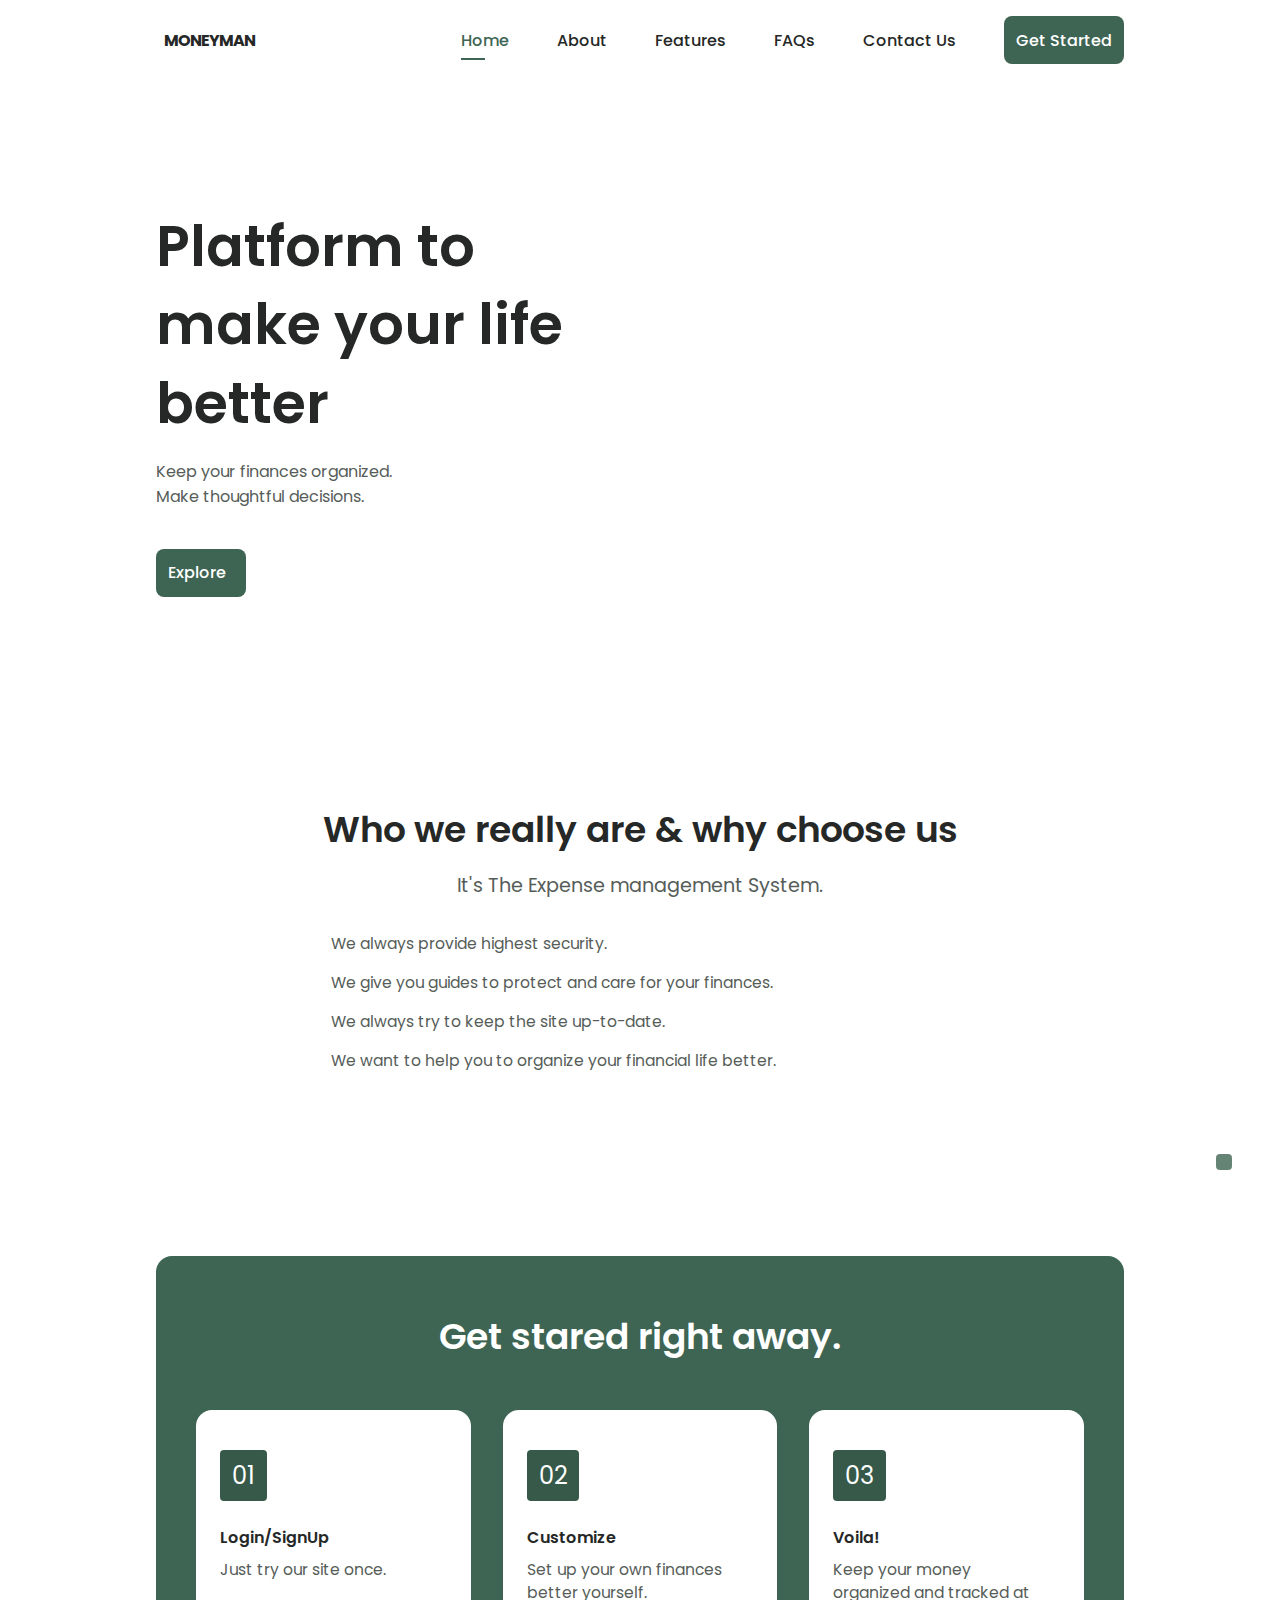
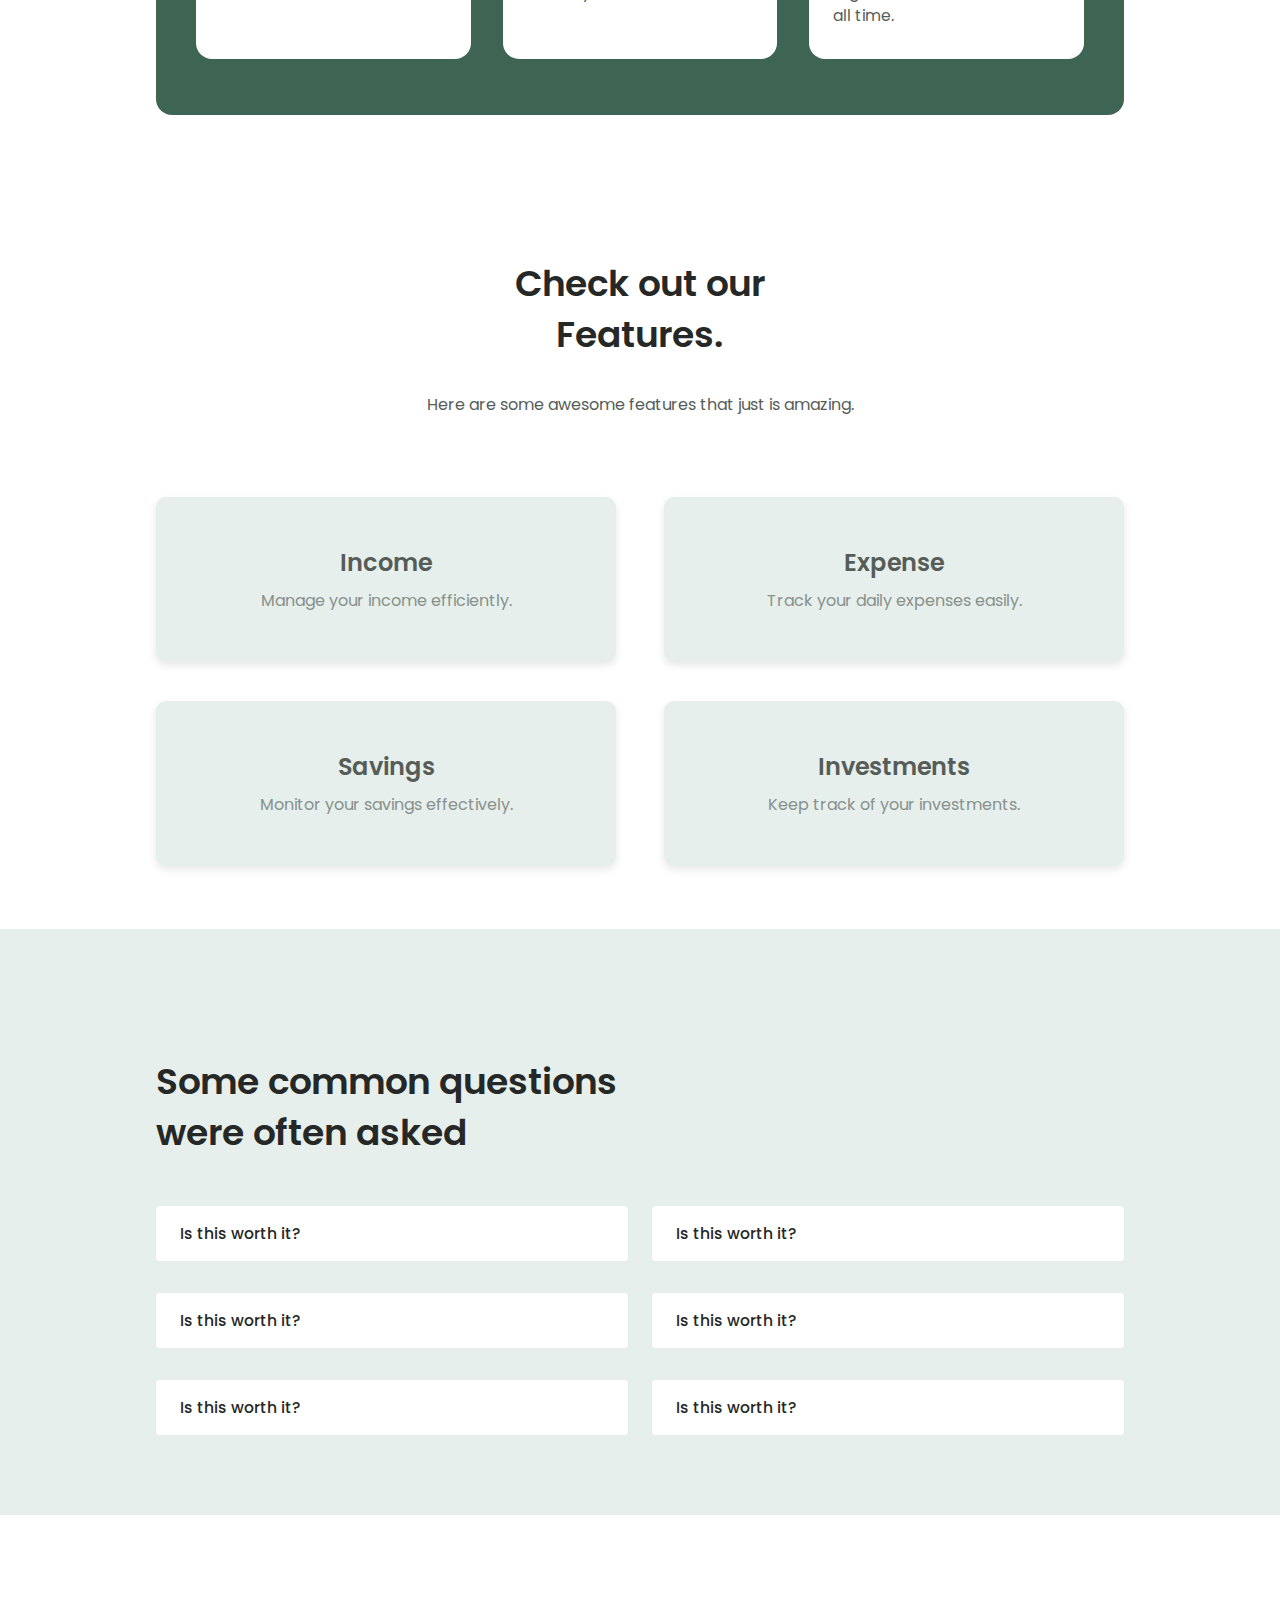
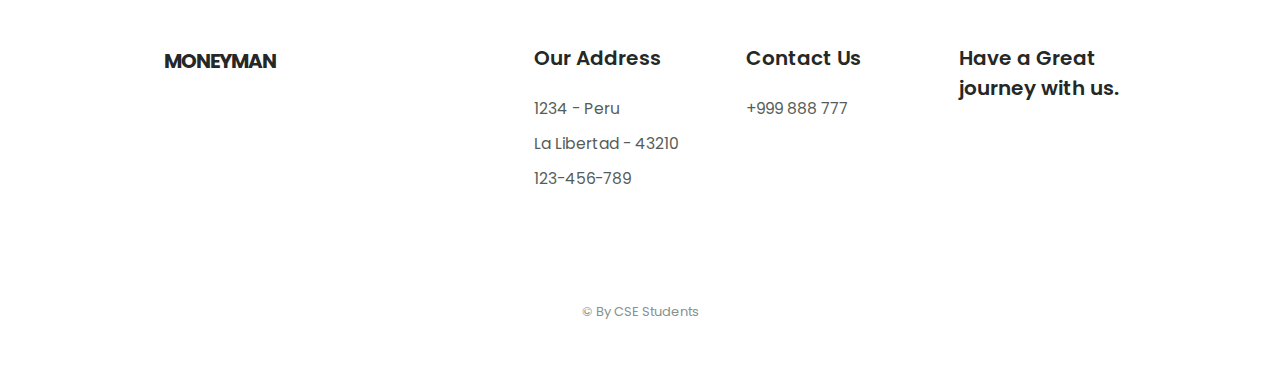
==== homepage.html @ be0b4bbc "home page" ====
<!DOCTYPE html>
    <html lang="en">
    <head>
        <meta charset="UTF-8">
        <meta name="viewport" content="width=device-width, initial-scale=1.0">

        <!--=============== FAVICON ===============-->
        <link rel="shortcut icon" href="assets/img/favicon.png" type="image/x-icon">

        <!--=============== REMIX ICONS ===============-->
    

        <link rel="stylesheet" href="https://cdnjs.cloudflare.com/ajax/libs/remixicon/4.2.0/remixicon.css" integrity="sha512-OQDNdI5rpnZ0BRhhJc+btbbtnxaj+LdQFeh0V9/igiEPDiWE2fG+ZsXl0JEH+bjXKPJ3zcXqNyP4/F/NegVdZg==" crossorigin="anonymous" referrerpolicy="no-referrer" />
        <!--=============== CSS ===============-->
        <link rel="stylesheet" href="/Home_Design/homepage_Design.css">

        <title>MoneyMan</title>
    </head>
    <body>
        <!--==================== HEADER ====================-->
        <header class="header" id="header">
            <nav class="nav container">
                <a href="#" class="nav__logo">
                    <i class="ri-puzzle-2-fill"></i> MoneyMan
                </a>

                <div class="nav__menu" id="nav-menu">
                    <ul class="nav__list">
                        <li class="nav__item">
                            <a href="#home" class="nav__link active-link">Home</a>
                        </li>
                        <li class="nav__item">
                            <a href="#about" class="nav__link">About</a>
                        </li>
                        <li class="nav__item">
                            <a href="#features" class="nav__link">Features</a>
                        </li>
                        <li class="nav__item">
                            <a href="#faqs" class="nav__link">FAQs</a>
                        </li>
                        <li class="nav__item">
                            <a href="#contact" class="nav__link">Contact Us</a>
                        </li>
                    </ul>

                    <div class="nav__close" id="nav-close">
                        <i class="ri-close-line"></i>
                    </div>
                </div>

                <div class="nav__btns">
                    <!-- Login/Signup -->
                    <a href="#" class="button button--flex">
                        Get Started 
                    </a>

                    <div class="nav__toggle" id="nav-toggle">
                        
                    </div>
                </div>
            </nav>
        </header>

        <main class="main">
            <!--==================== HOME ====================-->
            <section class="home" id="home">
                <div class="home__container container grid">
                    <img src="assets/img/home.png" alt="" class="home__img">

                    <div class="home__data">
                        <h1 class="home__title">
                            Platform to <br> make your life better
                        </h1>
                        <p class="home__description">
                            Keep your finances organized.<br>
                            Make thoughtful decisions.
                        </p>
                        <a href="#about" class="button button--flex">
                            Explore <i class="ri-arrow-right-down-line button__icon"></i>
                        </a>
                    </div>
                    
                        <!-- =================social media=================== -->

                    <!-- <div class="home__social">
                        <span class="home__social-follow">Follow Us</span>

                        <div class="home__social-links">
                            <a href="https://www.facebook.com/" target="_blank" class="home__social-link">
                                <i class="ri-facebook-fill"></i>
                            </a>
                            <a href="https://www.instagram.com/" target="_blank" class="home__social-link">
                                <i class="ri-instagram-line"></i>
                            </a>
                            <a href="https://twitter.com/" target="_blank" class="home__social-link">
                                <i class="ri-twitter-fill"></i>
                            </a>
                        </div>
                    </div> -->
                </div>
            </section>

            <!--==================== ABOUT ====================-->
            <section class="about section container" id="about">
                <div class="about__container grid">
                    
                    <div class="about__data">
                        <h2 class="section__title about__title">
                            Who we really are & why choose us
                        </h2>

                        <p class="about__description">
                            It's The Expense management System.
                        </p>

                        <div class="about__details">
                            <p class="about__details-description">
                                <i class="ri-focus-fill"></i>
                                We always provide highest security.
                            </p>
                            <p class="about__details-description">
                                <i class="ri-focus-fill"></i>
                                We give you guides to protect and care for your finances.
                            </p>
                            <p class="about__details-description">
                                <i class="ri-focus-fill"></i>
                                We always try to keep the site up-to-date.
                            </p>
                            <p class="about__details-description">
                                <i class="ri-focus-fill"></i>
                                We want to help you to organize your financial life better.
                            </p>
                        </div>

                        <!-- <a href="#" class="button--link button--flex">
                            Get Started <i class="ri-arrow-right-down-line button__icon"></i>
                        </a> -->
                    </div>
                </div>
            </section>

            <!--==================== STEPS ====================-->
            <section class="steps section container">
                <div class="steps__bg">
                    <h2 class="section__title-center steps__title">
                        Get stared right away.
                    </h2>

                    <div class="steps__container grid">
                        <div class="steps__card">
                            <div class="steps__card-number">01</div>
                            <h3 class="steps__card-title">Login/SignUp</h3>
                            <p class="steps__card-description">
                                Just try our site once.
                            </p>
                        </div>

                        <div class="steps__card">
                            <div class="steps__card-number">02</div>
                            <h3 class="steps__card-title">Customize</h3>
                            <p class="steps__card-description">
                                Set up your own finances better yourself.
                            </p>
                        </div>

                        <div class="steps__card">
                            <div class="steps__card-number">03</div>
                            <h3 class="steps__card-title">Voila!</h3>
                            <p class="steps__card-description">
                                Keep your money organized and tracked at all time.
                            </p>
                        </div>
                    </div>
                </div>
            </section>

            <!--==================== features ====================-->
                <section class="product section container" id="features">
                    <h2 class="section__title-center">
                        Check out our <br> Features.
                    </h2>
                
                    <p class="features__description">
                        Here are some awesome features that just is amazing.
                    </p>
                
                    <div class="features__container grid">
                    <article class="features__card">
                        <i class="ri-wallet-3-line features__icon"></i>
                        <h3 class="features__title">Income</h3>
                        <p class="features__description-text">
                            Manage your income efficiently.
                        </p>
                    </article>
                
                    <article class="features__card">
                        <i class="ri-wallet-3-line features__icon"></i>
                        <h3 class="features__title">Expense</h3>
                        <p class="features__description-text">
                            Track your daily expenses easily.
                        </p>
                    </article>
                
                    <article class="features__card">
                        <i class="ri-wallet-3-line features__icon"></i>
                        <h3 class="features__title">Savings</h3>
                        <p class="features__description-text">
                            Monitor your savings effectively.
                        </p>
                    </article>
                
                    <article class="features__card">
                        <i class="ri-wallet-3-line features__icon"></i>
                        <h3 class="features__title">Investments</h3>
                        <p class="features__description-text">
                            Keep track of your investments.
                        </p>
                    </article>
                    </div>
                </section>
  

            <!--==================== QUESTIONS ====================-->
            <section class="questions section" id="faqs">
                <h2 class="section__title-center questions__title container">
                    Some common questions <br> were often asked
                </h2>

                <div class="questions__container container grid">
                    <div class="questions__group">
                        <div class="questions__item">
                            <header class="questions__header">
                                <i class="ri-add-line questions__icon"></i>
                                <h3 class="questions__item-title">
                                    Is this worth it?
                                </h3>
                            </header>

                            <div class="questions__content">
                                <p class="questions__description">
                                    Lorem ipsum dolor sit amet, consectetur adipiscing elit, sed do eiusmod tempor incididunt ut labore et dolore magna aliqua. Ut enim ad minim veniam, quis nostrud exercitation ullamco laboris nisi ut aliquip ex ea commodo consequat.
                                </p>
                            </div>
                        </div>

                        <div class="questions__item">
                            <header class="questions__header">
                                <i class="ri-add-line questions__icon"></i>
                                <h3 class="questions__item-title">
                                    Is this worth it?
                                </h3>
                            </header>

                            <div class="questions__content">
                                <p class="questions__description">
                                    Lorem ipsum dolor sit amet, consectetur adipiscing elit, sed do eiusmod tempor incididunt ut labore et dolore magna aliqua. Ut enim ad minim veniam, quis nostrud exercitation ullamco laboris nisi ut aliquip ex ea commodo consequat.
                                </p>
                            </div>
                        </div>

                        <div class="questions__item">
                            <header class="questions__header">
                                <i class="ri-add-line questions__icon"></i>
                                <h3 class="questions__item-title">
                                    Is this worth it?
                                </h3>
                            </header>

                            <div class="questions__content">
                                <p class="questions__description">
                                    Lorem ipsum dolor sit amet, consectetur adipiscing elit, sed do eiusmod tempor incididunt ut labore et dolore magna aliqua. Ut enim ad minim veniam, quis nostrud exercitation ullamco laboris nisi ut aliquip ex ea commodo consequat.
                                </p>
                            </div>
                        </div>
                    </div>

                    <div class="questions__group">
                        <div class="questions__item">
                            <header class="questions__header">
                                <i class="ri-add-line questions__icon"></i>
                                <h3 class="questions__item-title">
                                    Is this worth it?
                                </h3>
                            </header>

                            <div class="questions__content">
                                <p class="questions__description">
                                    Lorem ipsum dolor sit amet, consectetur adipiscing elit, sed do eiusmod tempor incididunt ut labore et dolore magna aliqua. Ut enim ad minim veniam, quis nostrud exercitation ullamco laboris nisi ut aliquip ex ea commodo consequat.
                                </p>
                            </div>
                        </div>

                        <div class="questions__item">
                            <header class="questions__header">
                                <i class="ri-add-line questions__icon"></i>
                                <h3 class="questions__item-title">
                                    Is this worth it?
                                </h3>
                            </header>

                            <div class="questions__content">
                                <p class="questions__description">
                                    Lorem ipsum dolor sit amet, consectetur adipiscing elit, sed do eiusmod tempor incididunt ut labore et dolore magna aliqua. Ut enim ad minim veniam, quis nostrud exercitation ullamco laboris nisi ut aliquip ex ea commodo consequat.
                                </p>
                            </div>
                        </div>

                        <div class="questions__item">
                            <header class="questions__header">
                                <i class="ri-add-line questions__icon"></i>
                                <h3 class="questions__item-title">
                                    Is this worth it?
                                </h3>
                            </header>

                            <div class="questions__content">
                                <p class="questions__description">
                                    Lorem ipsum dolor sit amet, consectetur adipiscing elit, sed do eiusmod tempor incididunt ut labore et dolore magna aliqua. Ut enim ad minim veniam, quis nostrud exercitation ullamco laboris nisi ut aliquip ex ea commodo consequat.
                                </p>
                            </div>
                        </div>
                    </div>
                </div>
            </section>

        </main>

        <!--==================== FOOTER ====================-->
        <footer class="footer section">
            <div class="footer__container container grid">
                <div class="footer__content">
                    <a href="#" class="footer__logo">
                        <i class="ri-puzzle-2-fill"></i> MoneyMan
                    </a>

                    <!-- <h3 class="footer__title">
                        
                    </h3> -->

                </div>

                <div class="footer__content">
                    <h3 class="footer__title">Our Address</h3>

                    <ul class="footer__data">
                        <li class="footer__information">1234 - Peru</li>
                        <li class="footer__information">La Libertad - 43210</li>
                        <li class="footer__information">123-456-789</li>
                    </ul>
                </div>

                <div class="footer__content">
                    <h3 class="footer__title">Contact Us</h3>

                    <ul class="footer__data">
                        <li class="footer__information">+999 888 777</li>
                        
                        <div class="footer__social">
                            <a href="https://www.facebook.com/" class="footer__social-link">
                                <i class="ri-facebook-fill"></i>
                            </a>
                            <a href="https://www.instagram.com/" class="footer__social-link">
                                <i class="ri-instagram-line"></i>
                            </a>
                            <a href="https://twitter.com/" class="footer__social-link">
                                <i class="ri-twitter-fill"></i>
                            </a>
                        </div>
                    </ul>
                </div>

                <div class="footer__content">
                    <h3 class="footer__title">
                        Have a Great journey with us.
                    </h3>

                </div>
            </div>

            <p class="footer__copy">&#169; By CSE Students</p>
        </footer>
        
        <!--=============== SCROLL UP ===============-->
        <a href="#" class="scrollup" id="scroll-up"> 
            <i class="ri-arrow-up-fill scrollup__icon"></i>
        </a>

        <!--=============== SCROLL REVEAL ===============-->
        <script src="assets/js/scrollreveal.min.js"></script>
        
        <!--=============== MAIN JS ===============-->
        <script src="assets/js/main.js"></script>
    </body>
</html>
---- Home_Design/homepage_Design.css ----
/*=============== GOOGLE FONTS ===============*/
@import url('https://fonts.googleapis.com/css2?family=Poppins:wght@400;500;600;700&display=swap');

/*=============== VARIABLES CSS ===============*/
:root {
  --header-height: 3.5rem; /*56px*/

  /*========== Colors ==========*/
  /*Color mode HSL(hue, saturation, lightness)*/
  --hue: 152;
  --first-color: hsl(var(--hue), 24%, 32%);
  --first-color-alt: hsl(var(--hue), 24%, 28%);
  --first-color-light: hsl(var(--hue), 24%, 66%);
  --first-color-lighten: hsl(var(--hue), 24%, 92%);
  --title-color: hsl(var(--hue), 4%, 15%);
  --text-color: hsl(var(--hue), 4%, 35%);
  --text-color-light: hsl(var(--hue), 4%, 55%);
  --body-color: hsl(var(--hue), 0%, 100%);
  --container-color: #FFF;

  /*========== Font and typography ==========*/
  /*.5rem = 8px | 1rem = 16px ...*/
  --body-font: 'Poppins', sans-serif;
  --big-font-size: 2rem;
  --h1-font-size: 1.5rem;
  --h2-font-size: 1.25rem;
  --h3-font-size: 1rem;
  --normal-font-size: .938rem;
  --small-font-size: .813rem;
  --smaller-font-size: .75rem;

  /*========== Font weight ==========*/
  --font-medium: 500;
  --font-semi-bold: 600;

  /*========== Margenes Bottom ==========*/
  /*.5rem = 8px | 1rem = 16px ...*/
  --mb-0-5: .5rem;
  --mb-0-75: .75rem;
  --mb-1: 1rem;
  --mb-1-5: 1.5rem;
  --mb-2: 2rem;
  --mb-2-5: 2.5rem;

  /*========== z index ==========*/
  --z-tooltip: 10;
  --z-fixed: 100;
}

/* Responsive typography */
@media screen and (min-width: 968px) {
  :root {
    --big-font-size: 3.5rem;
    --h1-font-size: 2.25rem;
    --h2-font-size: 1.5rem;
    --h3-font-size: 1.25rem;
    --normal-font-size: 1rem;
    --small-font-size: .975rem;
    --smaller-font-size: .813rem;
  }
}

/*=============== BASE ===============*/
*{
  box-sizing: border-box;
  padding: 0;
  margin: 0;
}

html{
  scroll-behavior: smooth;
}

body,
button,
input,
textarea{
  font-family: var(--body-font);
  font-size: var(--normal-font-size);
}

body{
  margin: var(--header-height) 0 0 0;
  background-color: var(--body-color);
  color: var(--text-color);
  /* transition: .4s; For animation dark mode */
}

button{
  cursor: pointer;
  border: none;
  outline: none;
}

h1,h2,h3{
  color: var(--title-color);
  font-weight: var(--font-semi-bold);
}

ul{
  list-style: none;
}

a{
  text-decoration: none;
}

img{
  max-width: 100%;
  height: auto;
}

/* =============== THEME ===============
/*========== Variables Dark theme ==========*/
/* body.dark-theme{
  --first-color-dark: hsl(var(--hue), 8%, 20%);
  --title-color: hsl(var(--hue), 4%, 95%);
  --text-color: hsl(var(--hue), 4%, 75%);
  --body-color: hsl(var(--hue), 8%, 12%);
  --container-color: hsl(var(--hue), 8%, 16%);
} */

/*========== Button Dark/Light ==========*/
/* .change-theme{
  color: var(--title-color);
  font-size: 1.15rem;
  cursor: pointer;
} */

/* .nav__btns{
  display: inline-flex;
  align-items: center;
  column-gap: 1rem;
} */

/*========== 
Color changes in some parts of 
the website, in dark theme 
==========*/
/* 
.dark-theme .steps__bg,
.dark-theme .questions{
  background-color: var(--first-color-dark);
}

.dark-theme .product__circle,
.dark-theme .footer__subscribe{
  background-color: var(--container-color);
}

.dark-theme .scroll-header{
  box-shadow: 0 1px 4px hsla(var(--hue), 4%, 4%, .3);
} */ 

/*=============== CSS CLASSES ===============*/
.section{
  padding: 5.5rem 0 1rem;
}

.section__title,
.section__title-center{
  font-size: var(--h2-font-size);
  margin-bottom: var(--mb-2);
  line-height: 140%;
}

.section__title-center{
  text-align: center;
}

.container{
  max-width: 968px;
  margin-left: var(--mb-1-5);
  margin-right: var(--mb-1-5);
}

.grid{
  display: grid;
}

.main{
  overflow: hidden; /*For animation*/
}

/*=============== HEADER ===============*/
.header{
  width: 100%;
  background-color: var(--body-color);
  position: fixed;
  top: 0;
  left: 0;
  z-index: var(--z-fixed);
  transition: .4s; /*For animation dark mode*/
}

/*=============== NAV ===============*/
.nav{
  height: var(--header-height);
  display: flex;
  justify-content: space-between;
  align-items: center;
}

.nav__logo,
.nav__toggle,
.nav__close{
  color: var(--title-color);
}

.nav__logo{
  text-transform: uppercase;
  font-weight: 700;
  letter-spacing: -1px;
  display: inline-flex;
  align-items: center;
  column-gap: .5rem;
  transition: .3s;
}

.nav__logo-icon{
  font-size: 1.15rem;
  color: var(--first-color);
}

.nav__logo:hover{
  color: var(--first-color);
}

.nav__toggle{
  display: inline-flex;
  font-size: 1.25rem;
  cursor: pointer;
}

@media screen and (max-width: 767px){
  .nav__menu{
    position: fixed;
    background-color: var(--container-color);
    width: 80%;
    height: 100%;
    top: 0;
    right: -100%;
    box-shadow: -2px 0 4px hsla(var(--hue), 24%, 15%, .1);
    padding: 4rem 0 0 3rem;
    border-radius: 1rem 0 0 1rem;
    transition: .3s;
    z-index: var(--z-fixed);
  }
}

.nav__close{
  font-size: 1.5rem;
  position: absolute;
  top: 1rem;
  right: 1.25rem;
  cursor: pointer;
}

.nav__list{
  display: flex;
  flex-direction: column;
  row-gap: 1.5rem;
}

.nav__link{
  color: var(--title-color);
  font-weight: var(--font-medium);
  transition: .3s;
}

.nav__link:hover{
  color: var(--first-color);
}

/* Show menu */
.show-menu{
  right: 0;
}

/* Change background header */
.scroll-header{
  box-shadow: 0 1px 4px hsla(var(--hue), 4%, 15%, .1);
}

/* Active link */
.active-link{
  position: relative;
  color: var(--first-color);
}

.active-link::after{
  content: '';
  position: absolute;
  bottom: -.5rem;
  left: 0;
  width: 50%;
  height: 2px;
  background-color: var(--first-color);
}

/*=============== HOME ===============*/
.home{
  padding: 3.5rem 0 2rem;
}

.home__container{
  position: relative;
  row-gap: 2rem;
}

.home__img{
  width: 200px;
  justify-self: center;
}

.home__title{
  font-size: var(--big-font-size);
  line-height: 140%;
  margin-bottom: var(--mb-1);
}

.home__description{
  margin-bottom: var(--mb-2-5);
}

.home__social{
  position: absolute;
  top: 2rem;
  right: -1rem;
  display: grid;
  justify-items: center;
  row-gap: 3.5rem;
}

.home__social-follow{
  font-weight: var(--font-medium);
  font-size: var(--smaller-font-size);
  color: var(--first-color);
  position: relative;
  transform: rotate(90deg);
}

.home__social-follow::after{
  content: '';
  position: absolute;
  width: 1rem;
  height: 2px;
  background-color: var(--first-color);
  right: -45%;
  top: 50%;
}

.home__social-links{
  display: inline-flex;
  flex-direction: column;
  row-gap: .25rem;
}

.home__social-link{
  font-size: 1rem;
  color: var(--first-color);
  transition: .3s;
}

.home__social-link:hover{
  transform: translateX(.25rem);
}

/*=============== BUTTONS-Explore & get started ===============*/
.button{
  display: inline-block;
  background-color: var(--first-color);
  color: #FFF;
  padding: .70rem 0.75rem;
  border-radius: .5rem;
  font-weight: var(--font-medium);
  transition: .3s;
}

.button:hover{
  background-color: var(--first-color-alt);
}

.button__icon{
  transition: .3s;
}

.button:hover .button__icon{
  transform: translateX(.25rem);
}

.button--flex{
  display: inline-flex;
  align-items: center;
  column-gap: .5rem;
}

.button--link{
  color: var(--first-color);
  font-weight: var(--font-medium);
}

.button--link:hover .button__icon{
  transform: translateX(.25rem);
}

/*=============== ABOUT ===============*/
.about__container {
  display: flex;
  flex-direction: column;
  align-items: center;
  justify-content: center;
  row-gap: 2rem;
  margin: 0 auto; /* Centers the container */
  max-width: 800px; /* Ensures the container doesn't stretch too wide */
  text-align: center; /* Centers text within the container */
}

.about__title {
  margin-bottom: var(--mb-1);
  font-size: 2rem;
}

.about__description {
  margin-bottom: var(--mb-2);
  font-size: 1.2rem;
  color: var(--text-color);
}

.about__details {
  display: grid;
  row-gap: 1rem;
  margin-bottom: var(--mb-2-5);
}

.about__details-description {
  display: inline-flex;
  column-gap: .5rem;
  font-size: var(--small-font-size);
  /* justify-content: center; Centers details */
}

.about__details-icon {
  font-size: 1rem;
  color: var(--first-color);
  margin-top: .15rem;
}


/*=============== STEPS ===============*/
.steps__bg{
  background-color: var(--first-color);
  padding: 3rem 2rem 2rem;
  border-radius: 1rem;
}

.steps__container{
  gap: 2rem;
  padding-top: 1rem;
}

.steps__title{
  color: #FFF;
}

.steps__card{
  background-color: var(--container-color);
  padding: 2.5rem 3rem 2rem 1.5rem;
  border-radius: 1rem;
}

.steps__card-number{
  display: inline-block;
  background-color: var(--first-color-alt);
  color: #ffffff;
  padding: .5rem .75rem;
  border-radius: .25rem;
  font-size: var(--h2-font-size);
  margin-bottom: var(--mb-1-5);
  transition: .3s;
}

.steps__card-title{
  font-size: var(--h3-font-size);
  margin-bottom: var(--mb-0-5);
}

.steps__card-description{
  font-size: var(--small-font-size);
}

.steps__card:hover .steps__card-number{
  transform: translateY(-.25rem);
}

/*=============== features ===============*/
.features__description {
  text-align: center;
  margin-bottom: 2rem;
}

.features__container {
  display: grid;
  grid-template-columns: repeat(2, 1fr);
  gap: 2.5rem 3rem;
  padding: 3rem 0;
}

.features__card {
  background-color: var(--first-color-lighten);
  border-radius: 10px;
  padding: 2rem;
  text-align: center;
  display: flex;
  flex-direction: column;
  align-items: center;
  justify-content: center;
  position: relative;
  box-shadow: 0 4px 8px rgba(0, 0, 0, 0.1);
  transition: transform 0.3s ease;
}

.features__card:hover {
  transform: translateY(-10px);
}

.features__icon {
  font-size: 3rem;
  margin-bottom: 1rem;
}

.features__title {
  font-size: 1.5rem;
  margin-bottom: 0.5rem;
  color: var(--text-color);
}

.features__description-text {
  color: var(--text-color-light);
  font-size: 1rem;
  margin-bottom: 1rem;
}




/*=============== QUESTIONS ===============*/
.questions{
  background-color: var(--first-color-lighten);
}

.questions__container{
  gap: 1.5rem;
  padding: 1.5rem 0;
}

.questions__group{
  display: grid;
  row-gap: 1.5rem;
}

.questions__item{
  background-color: var(--container-color);
  border-radius: .25rem;
}

.questions__item-title{
  font-size: var(--small-font-size);
  font-weight: var(--font-medium);
}

.questions__icon{
  font-size: 1.25rem;
  color: var(--title-color);
}

.questions__description{
  font-size: var(--smaller-font-size);
  padding: 0 1.25rem 1.25rem 2.5rem;
}

.questions__header{
  display: flex;
  align-items: center;
  column-gap: .5rem;
  padding: .75rem .5rem;
  cursor: pointer;
}

.questions__content{
  overflow: hidden;
  height: 0;
}

.questions__item,
.questions__header,
.questions__item-title,
.questions__icon,
.questions__description,
.questions__content{
  transition: .3s;
}

.questions__item:hover{
  box-shadow: 0 2px 8px hsla(var(--hue), 4%, 15%, .15);
}

/*Rotate icon, change color of titles and background for the answers part*/
.accordion-open .questions__header,
.accordion-open .questions__content{
  background-color: var(--first-color);
}

.accordion-open .questions__item-title,
.accordion-open .questions__description,
.accordion-open .questions__icon{
  color: #FFF;
}

.accordion-open .questions__icon{
  transform: rotate(45deg);
}



/*=============== FOOTER ===============*/
.footer__container{
  row-gap: 3rem;
}

.footer__logo{
  display: inline-flex;
  align-items: center;
  column-gap: .5rem;
  color: var(--title-color);
  text-transform: uppercase;
  font-weight: 700;
  letter-spacing: -1px;
  margin-bottom: var(--mb-2-5);
  transition: .3s;
}

.footer__logo-icon{
  font-size: 1.15rem;
  color: var(--first-color);
}

.footer__logo:hover{
  color: var(--first-color);
}

.footer__title{
  font-size: var(--h3-font-size);
  margin-bottom: var(--mb-1-5);
}


.footer__input{
  width: 70%;
  padding: 0 .5rem;
  background: none;
  color: var(--text-color);
  border: none;
  outline: none;
}


.footer__data{
  display: grid;
  row-gap: .75rem;
}

.footer__information{
  font-size: var(--small-font-size);
}

.footer__social{
  display: inline-flex;
  column-gap: .75rem;
}

.footer__social-link{
  font-size: 1rem;
  color: var(--text-color);
  transition: .3s;
}

.footer__social-link:hover{
  transform: translateY(-.25rem);
}


.footer__copy{
  text-align: center;
  font-size: var(--smaller-font-size);
  color: var(--text-color-light);
  margin: 5rem 0 1rem;
}

/*=============== SCROLL UP ===============*/
.scrollup{
  position: fixed;
  background-color: var(--first-color);
  right: 1rem;
  bottom: -30%;
  display: inline-flex;
  padding: .5rem;
  border-radius: .25rem;
  z-index: var(--z-tooltip);
  opacity: .8;
  transition: .4s;
}

.scrollup__icon{
  font-size: 1rem;
  color: #ffffff;
}

.scrollup:hover{
  background-color: var(--first-color-alt);
  opacity: 1;
}

/* Show Scroll Up*/
.show-scroll{
  bottom: 3rem;
}

/*=============== SCROLL BAR ===============*/
::-webkit-scrollbar{
  width: .6rem;
  background: hsl(var(--hue), 4%, 53%);
}

::-webkit-scrollbar-thumb{
  background: hsl(var(--hue), 4%, 29%);
  border-radius: .5rem;
}

/*=============== BREAKPOINTS ===============*/
/* For small devices */
@media screen and (max-width: 320px){
  .container{
    margin-left: var(--mb-1);
    margin-right: var(--mb-1);
  }

  .home__img{
    width: 180px;
  }
  .home__title{
    font-size: var(--h1-font-size);
  }

  .steps__bg{
    padding: 2rem 1rem;
  }
  .steps__card{
    padding: 1.5rem;
  }

  .product__container{
    grid-template-columns: .6fr;
    justify-content: center;
  }
}

/* For medium devices */
@media screen and (min-width: 576px){
  .steps__container{
    grid-template-columns: repeat(2, 1fr);
  }

  .product__description{
    padding: 0 4rem;
  }
  .product__container{
    grid-template-columns: repeat(2, 170px);
    justify-content: center;
    column-gap: 5rem;
  }

  .footer__subscribe{
    width: 400px;
  }
}

@media screen and (min-width: 767px){
  body{
    margin: 0;
  }

  .nav{
    height: calc(var(--header-height) + 1.5rem);
    column-gap: 3rem;
  }
  .nav__toggle,
  .nav__close{
    display: none;
  }
  .nav__list{
    flex-direction: row;
    column-gap: 3rem;
  }
  .nav__menu{
    margin-left: auto;
  }

  .home__container,
  .about__container,
  .questions__container,
  .contact__container,
  .footer__container{
    grid-template-columns: repeat(2, 1fr);
  }
  
  .home{
    padding: 10rem 0 5rem;
  }
  .home__container{
    align-items: center;
  }
  .home__img{
    width: 280px;
    order: 1;
  }
  .home__social{
    top: 30%;
  }

  .questions__container{
    align-items: flex-start;
  }

  .footer__container{
    column-gap: 3rem;
  }
  .footer__subscribe{
    width: initial;
  }
}
/* For large devices */
@media screen and (min-width: 992px){
  .container{
    margin-left: auto;
    margin-right: auto;
  }

  .section{
    padding: 8rem 0 1rem;
  }
  .section__title,
  .section__title-center{
    font-size: var(--h1-font-size);
  }

  .home{
    padding: 13rem 0 5rem;
  }
  .home__img{
    width: 350px;
  }
  .home__description{
    padding-right: 7rem;
  }

  .about__img{
    width: 380px;
  }

  .steps__container{
    grid-template-columns: repeat(3, 1fr);
  }
  .steps__bg{
    padding: 3.5rem 2.5rem;
  }
  .steps__card-title{
    font-size: var(--normal-font-size);
  }

  .product__description{
    padding: 0 16rem;
  }
  .product__container{
    padding: 4rem 0;
    grid-template-columns: repeat(3, 185px);
    gap: 4rem 6rem;
  }
  .product__img{
    width: 160px;
  }
  .product__circle{
    width: 110px;
    height: 110px;
  }
  .product__title,
  .product__price{
    font-size: var(--normal-font-size);
  }

  .questions__container{
    padding: 1rem 0 4rem;
  }
  .questions__title{
    text-align: initial;
  }
  .questions__group{
    row-gap: 2rem;
  }
  .questions__header{
    padding: 1rem;
  }
  .questions__description{
    padding: 0 3.5rem 2.25rem 2.75rem;
  }

  .footer__logo{
    font-size: var(--h3-font-size);
  }
  .footer__container{
    grid-template-columns: 1fr .5fr .5fr .5fr;
  }
  .footer__copy{
    margin: 7rem 0 2rem;
  }
}

@media screen and (min-width: 1200px){
  .home__social{
    right: -3rem;
    row-gap: 4.5rem;
  }
  .home__social-follow{
    font-size: var(--small-font-size);
  }
  .home__social-follow::after{
    width: 1.5rem;
    right: -60%;
  }
  .home__social-link{
    font-size: 1.15rem;
  }

  .about__container{
    column-gap: 7rem;
  }

  .scrollup{
    right: 3rem;
  }
}
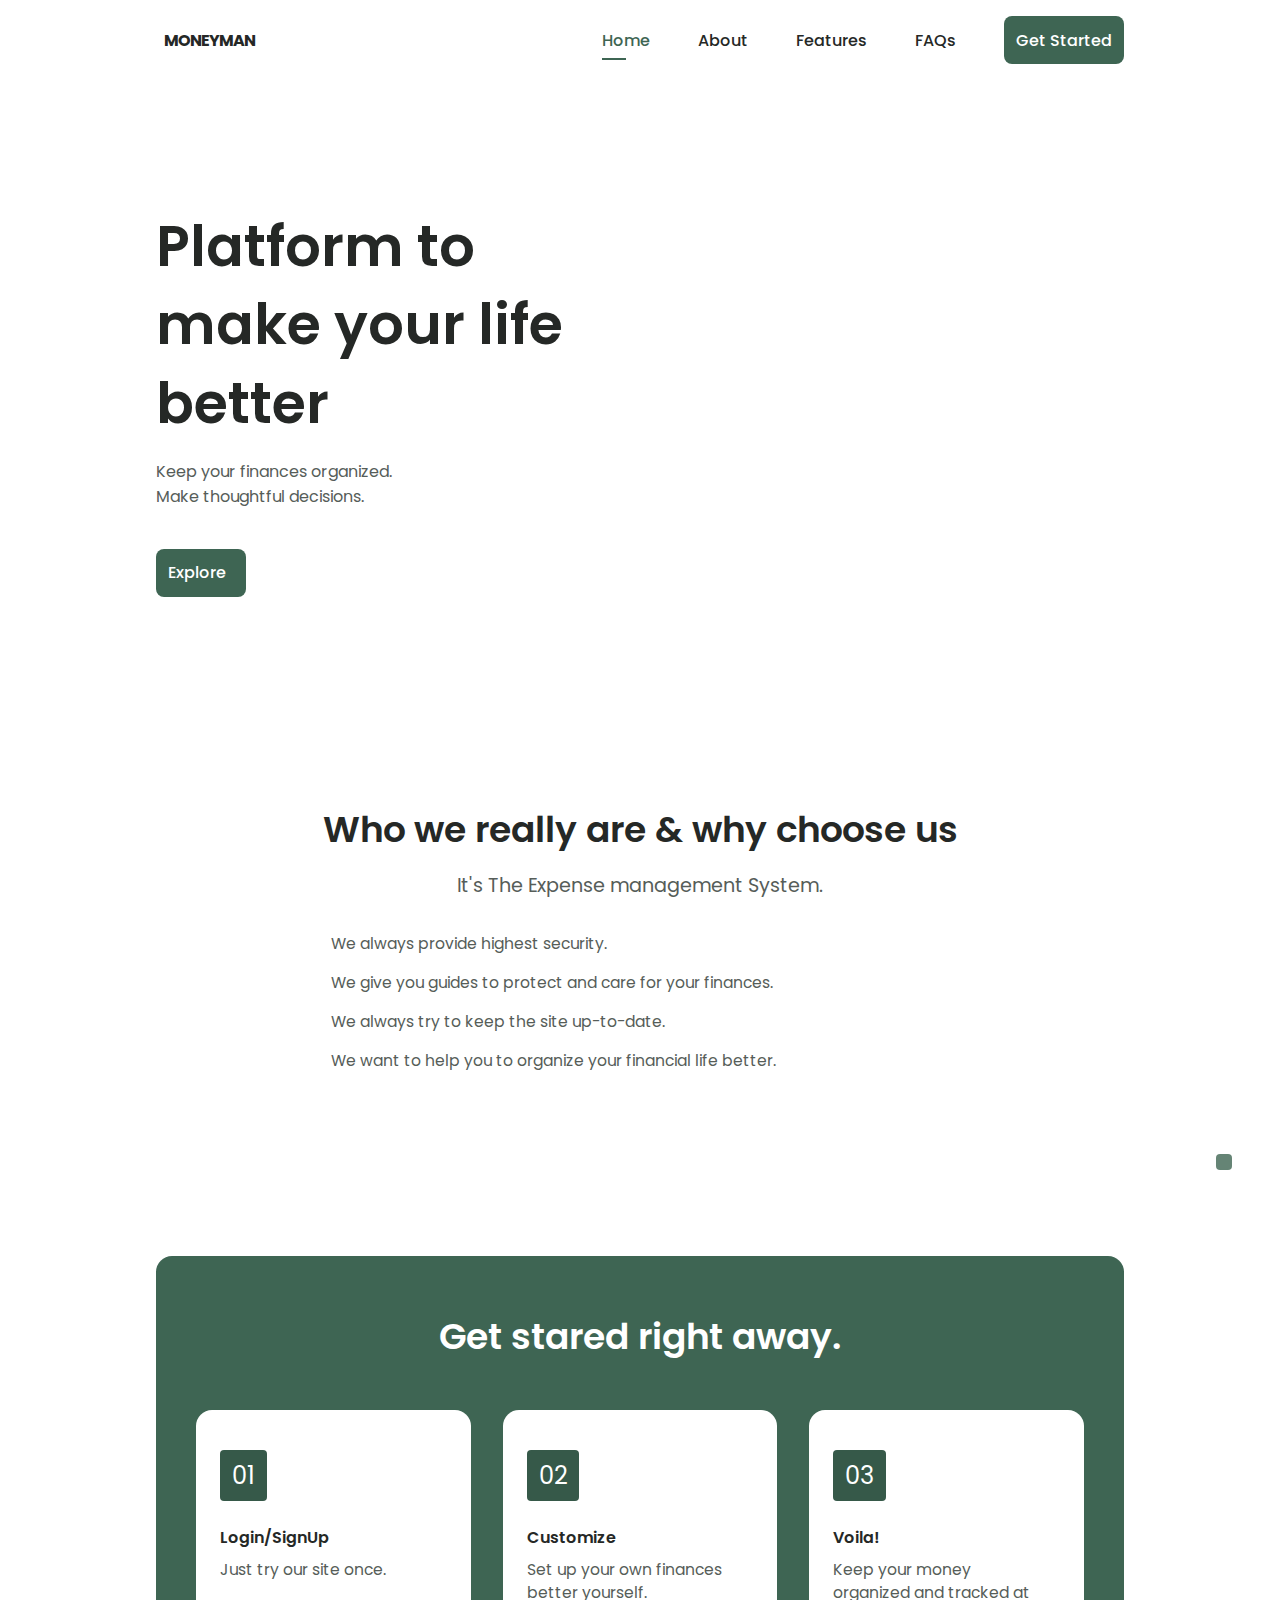
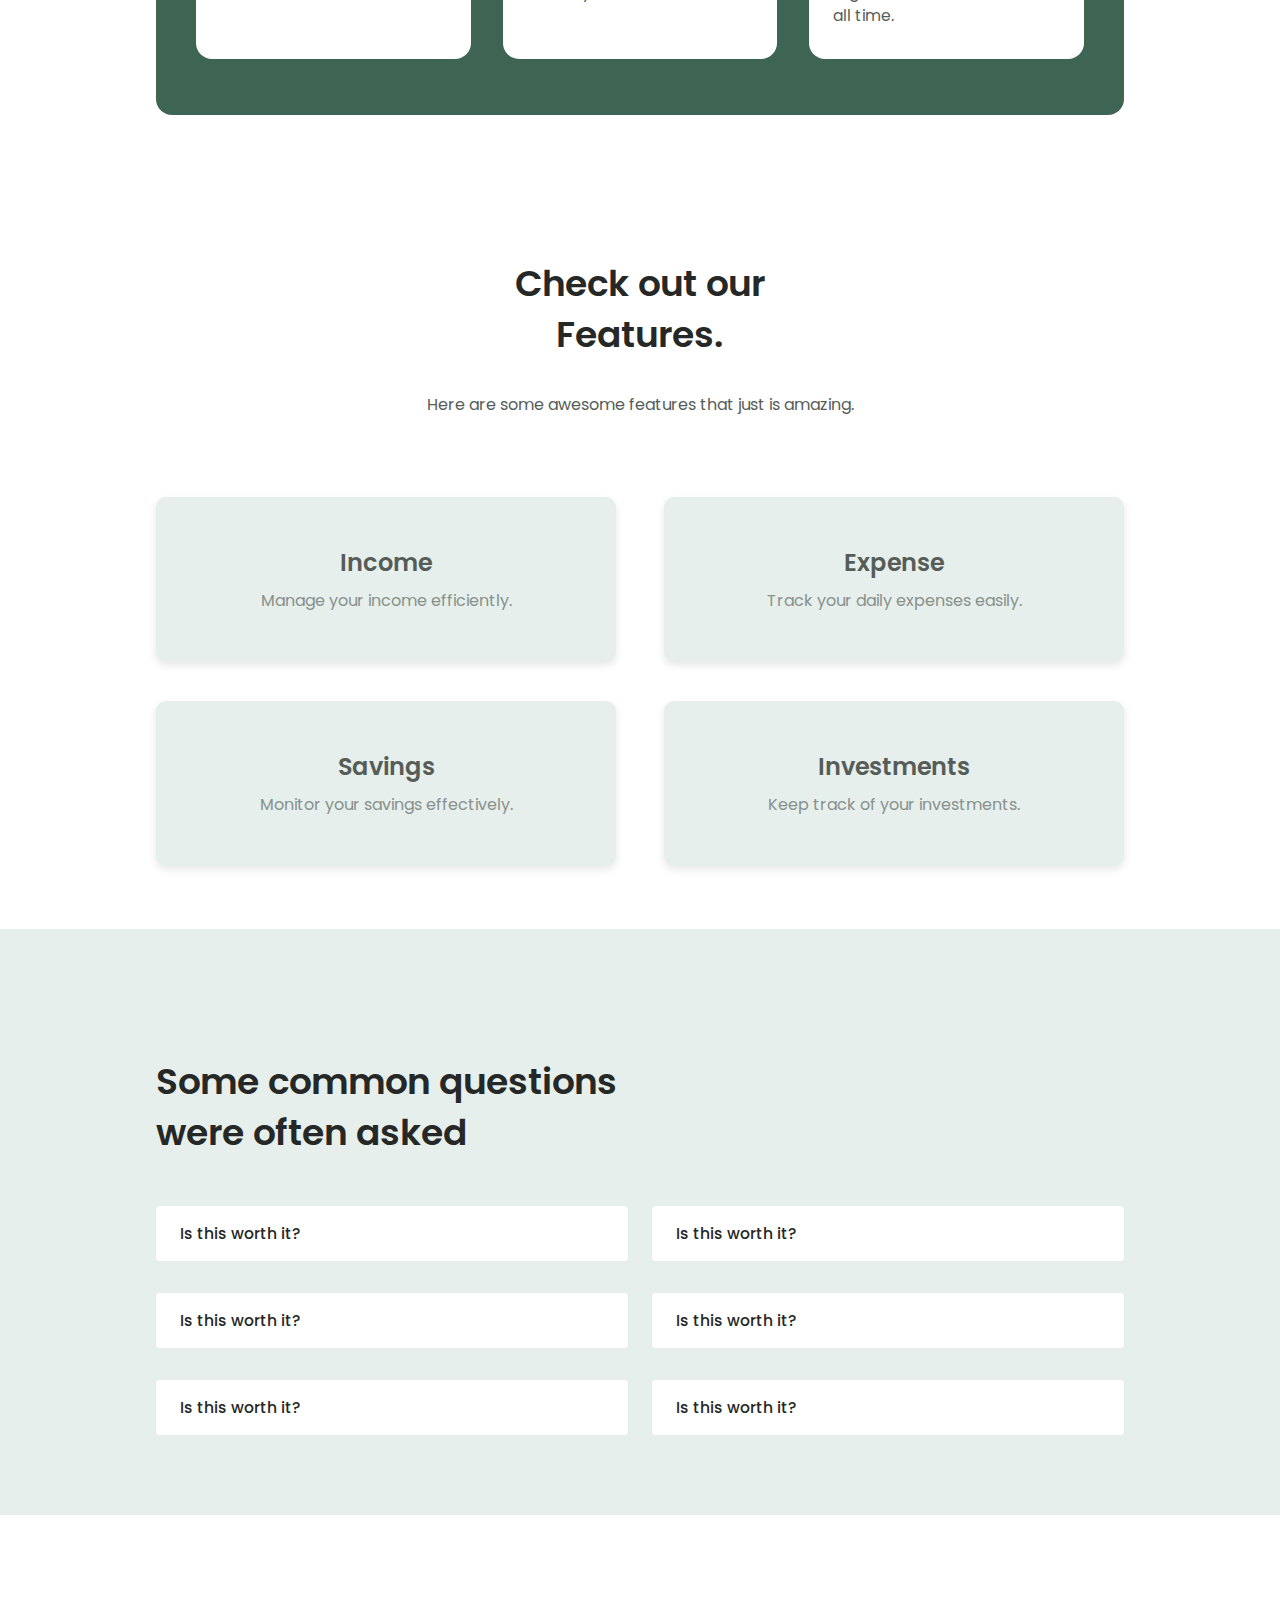
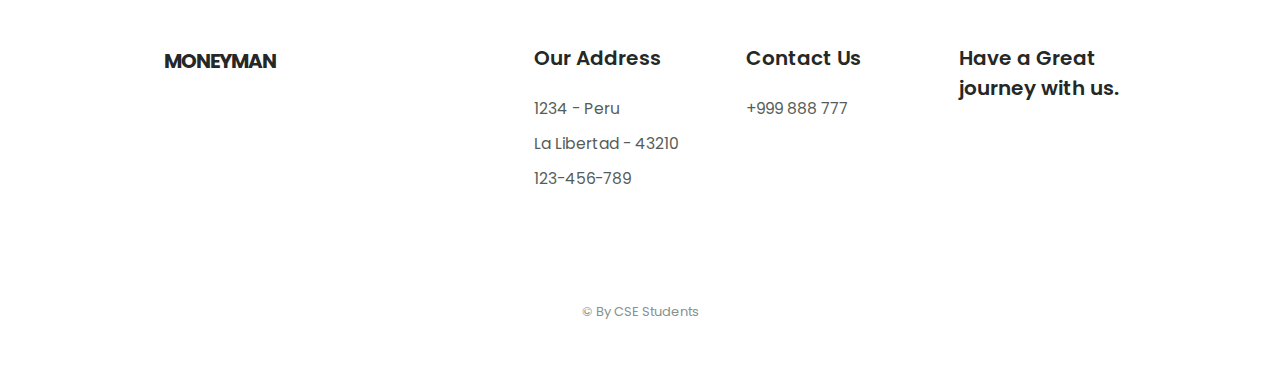
==== commit cba3da37: "Update homepage.html" ====
--- a/homepage.html
+++ b/homepage.html
@@ -5,10 +5,9 @@
         <meta name="viewport" content="width=device-width, initial-scale=1.0">
 
         <!--=============== FAVICON ===============-->
-        <link rel="shortcut icon" href="assets/img/favicon.png" type="image/x-icon">
+        <link rel="icon" href="#" type="image/x-icon">
 
         <!--=============== REMIX ICONS ===============-->
-    
 
         <link rel="stylesheet" href="https://cdnjs.cloudflare.com/ajax/libs/remixicon/4.2.0/remixicon.css" integrity="sha512-OQDNdI5rpnZ0BRhhJc+btbbtnxaj+LdQFeh0V9/igiEPDiWE2fG+ZsXl0JEH+bjXKPJ3zcXqNyP4/F/NegVdZg==" crossorigin="anonymous" referrerpolicy="no-referrer" />
         <!--=============== CSS ===============-->
@@ -27,7 +26,7 @@
                 <div class="nav__menu" id="nav-menu">
                     <ul class="nav__list">
                         <li class="nav__item">
-                            <a href="#home" class="nav__link active-link">Home</a>
+                            <a href="#home" class="nav__link active-link">Home</a>  <!-- Current page -->
                         </li>
                         <li class="nav__item">
                             <a href="#about" class="nav__link">About</a>
@@ -38,9 +37,6 @@
                         <li class="nav__item">
                             <a href="#faqs" class="nav__link">FAQs</a>
                         </li>
-                        <li class="nav__item">
-                            <a href="#contact" class="nav__link">Contact Us</a>
-                        </li>
                     </ul>
 
                     <div class="nav__close" id="nav-close">
@@ -53,8 +49,6 @@
                     <a href="#" class="button button--flex">
                         Get Started 
                     </a>
-
-                    <div class="nav__toggle" id="nav-toggle">
                         
                     </div>
                 </div>
@@ -79,24 +73,8 @@
                             Explore <i class="ri-arrow-right-down-line button__icon"></i>
                         </a>
                     </div>
-                    
-                        <!-- =================social media=================== -->
-
-                    <!-- <div class="home__social">
-                        <span class="home__social-follow">Follow Us</span>
-
-                        <div class="home__social-links">
-                            <a href="https://www.facebook.com/" target="_blank" class="home__social-link">
-                                <i class="ri-facebook-fill"></i>
-                            </a>
-                            <a href="https://www.instagram.com/" target="_blank" class="home__social-link">
-                                <i class="ri-instagram-line"></i>
-                            </a>
-                            <a href="https://twitter.com/" target="_blank" class="home__social-link">
-                                <i class="ri-twitter-fill"></i>
-                            </a>
-                        </div>
-                    </div> -->
+
+
                 </div>
             </section>
 
@@ -391,4 +369,4 @@
         <!--=============== MAIN JS ===============-->
         <script src="assets/js/main.js"></script>
     </body>
-</html>+</html>
--- a/Home_Design/homepage_Design.css
+++ b/Home_Design/homepage_Design.css
@@ -105,52 +105,7 @@
   text-decoration: none;
 }
 
-img{
-  max-width: 100%;
-  height: auto;
-}
-
-/* =============== THEME ===============
-/*========== Variables Dark theme ==========*/
-/* body.dark-theme{
-  --first-color-dark: hsl(var(--hue), 8%, 20%);
-  --title-color: hsl(var(--hue), 4%, 95%);
-  --text-color: hsl(var(--hue), 4%, 75%);
-  --body-color: hsl(var(--hue), 8%, 12%);
-  --container-color: hsl(var(--hue), 8%, 16%);
-} */
-
-/*========== Button Dark/Light ==========*/
-/* .change-theme{
-  color: var(--title-color);
-  font-size: 1.15rem;
-  cursor: pointer;
-} */
-
-/* .nav__btns{
-  display: inline-flex;
-  align-items: center;
-  column-gap: 1rem;
-} */
-
-/*========== 
-Color changes in some parts of 
-the website, in dark theme 
-==========*/
-/* 
-.dark-theme .steps__bg,
-.dark-theme .questions{
-  background-color: var(--first-color-dark);
-}
-
-.dark-theme .product__circle,
-.dark-theme .footer__subscribe{
-  background-color: var(--container-color);
-}
-
-.dark-theme .scroll-header{
-  box-shadow: 0 1px 4px hsla(var(--hue), 4%, 4%, .3);
-} */ 
+
 
 /*=============== CSS CLASSES ===============*/
 .section{
@@ -202,7 +157,6 @@
 }
 
 .nav__logo,
-.nav__toggle,
 .nav__close{
   color: var(--title-color);
 }
@@ -224,12 +178,6 @@
 
 .nav__logo:hover{
   color: var(--first-color);
-}
-
-.nav__toggle{
-  display: inline-flex;
-  font-size: 1.25rem;
-  cursor: pointer;
 }
 
 @media screen and (max-width: 767px){
@@ -308,11 +256,6 @@
   row-gap: 2rem;
 }
 
-.home__img{
-  width: 200px;
-  justify-self: center;
-}
-
 .home__title{
   font-size: var(--big-font-size);
   line-height: 140%;
@@ -321,49 +264,6 @@
 
 .home__description{
   margin-bottom: var(--mb-2-5);
-}
-
-.home__social{
-  position: absolute;
-  top: 2rem;
-  right: -1rem;
-  display: grid;
-  justify-items: center;
-  row-gap: 3.5rem;
-}
-
-.home__social-follow{
-  font-weight: var(--font-medium);
-  font-size: var(--smaller-font-size);
-  color: var(--first-color);
-  position: relative;
-  transform: rotate(90deg);
-}
-
-.home__social-follow::after{
-  content: '';
-  position: absolute;
-  width: 1rem;
-  height: 2px;
-  background-color: var(--first-color);
-  right: -45%;
-  top: 50%;
-}
-
-.home__social-links{
-  display: inline-flex;
-  flex-direction: column;
-  row-gap: .25rem;
-}
-
-.home__social-link{
-  font-size: 1rem;
-  color: var(--first-color);
-  transition: .3s;
-}
-
-.home__social-link:hover{
-  transform: translateX(.25rem);
 }
 
 /*=============== BUTTONS-Explore & get started ===============*/
@@ -411,9 +311,9 @@
   align-items: center;
   justify-content: center;
   row-gap: 2rem;
-  margin: 0 auto; /* Centers the container */
-  max-width: 800px; /* Ensures the container doesn't stretch too wide */
-  text-align: center; /* Centers text within the container */
+  margin: 0 auto; /* Center the container */
+  max-width: 800px; 
+  text-align: center; /* Center text within the container */
 }
 
 .about__title {
@@ -948,4 +848,4 @@
   .scrollup{
     right: 3rem;
   }
-}+}
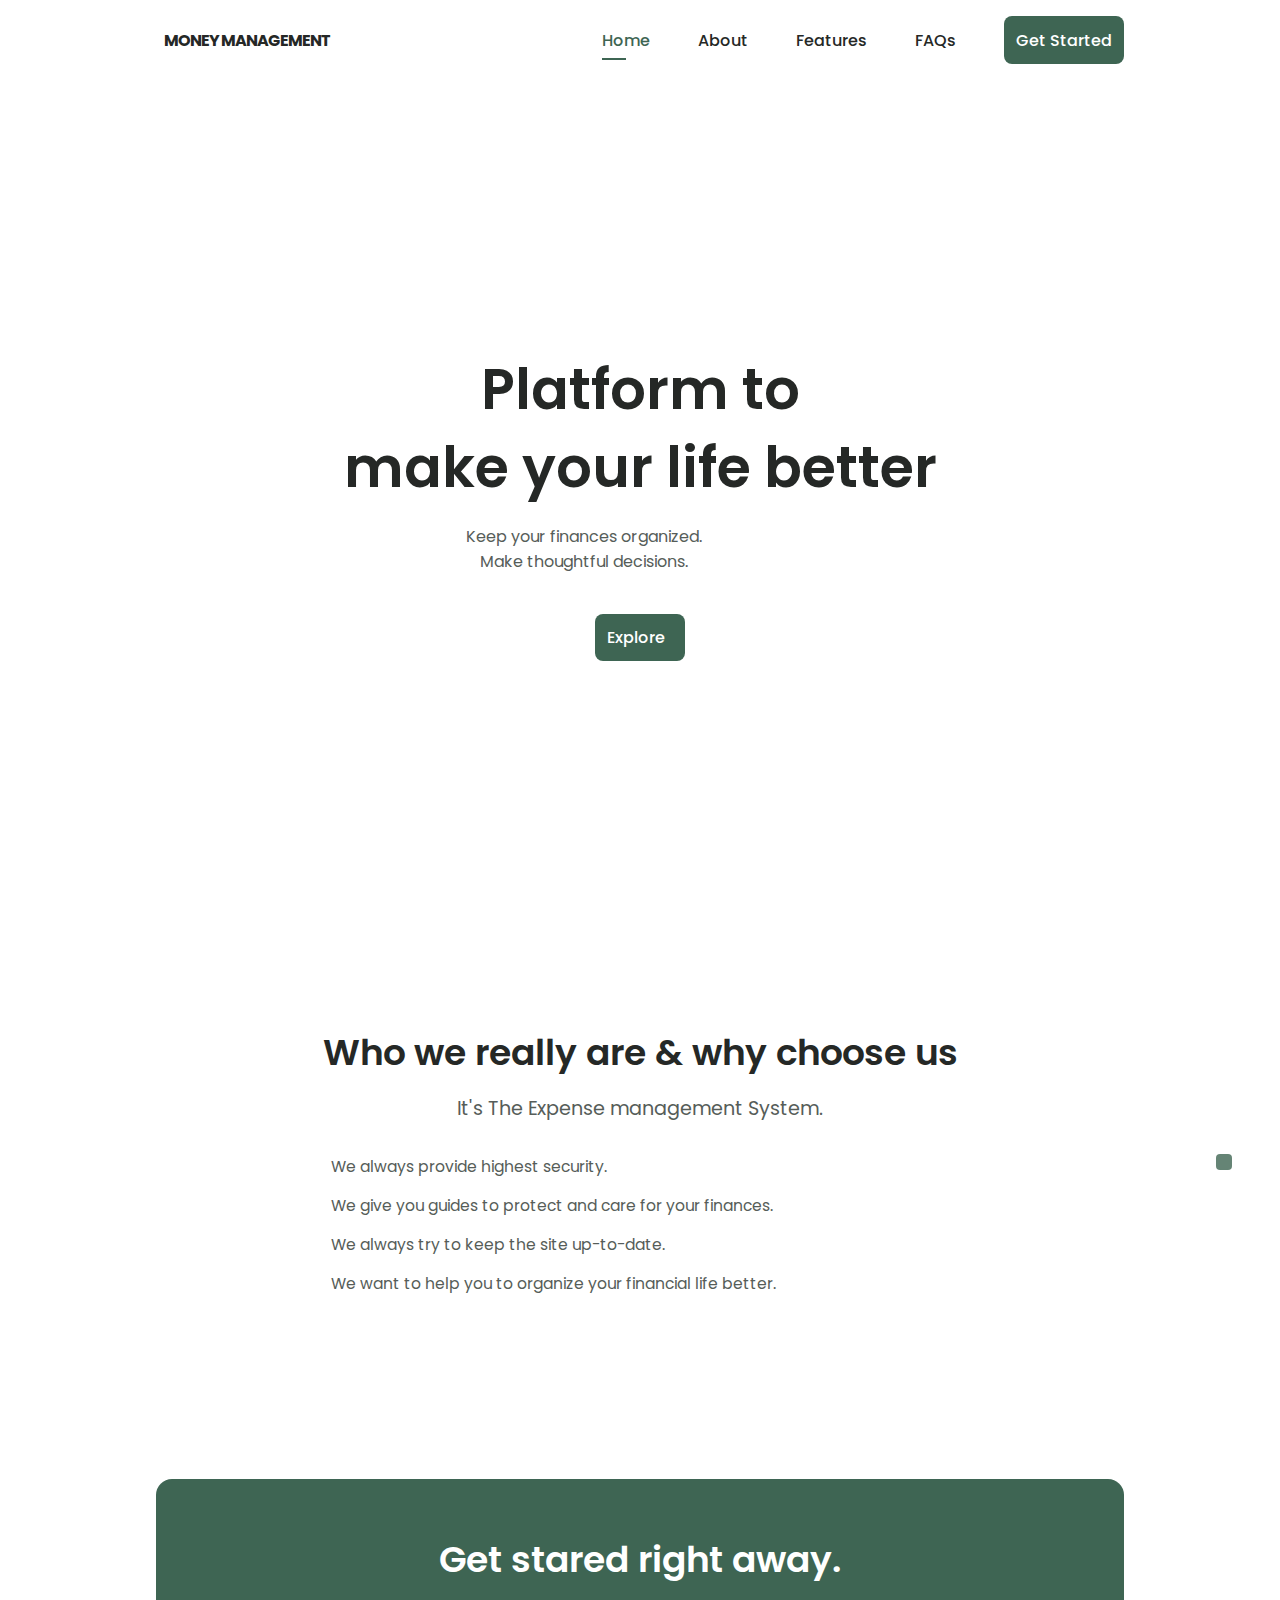
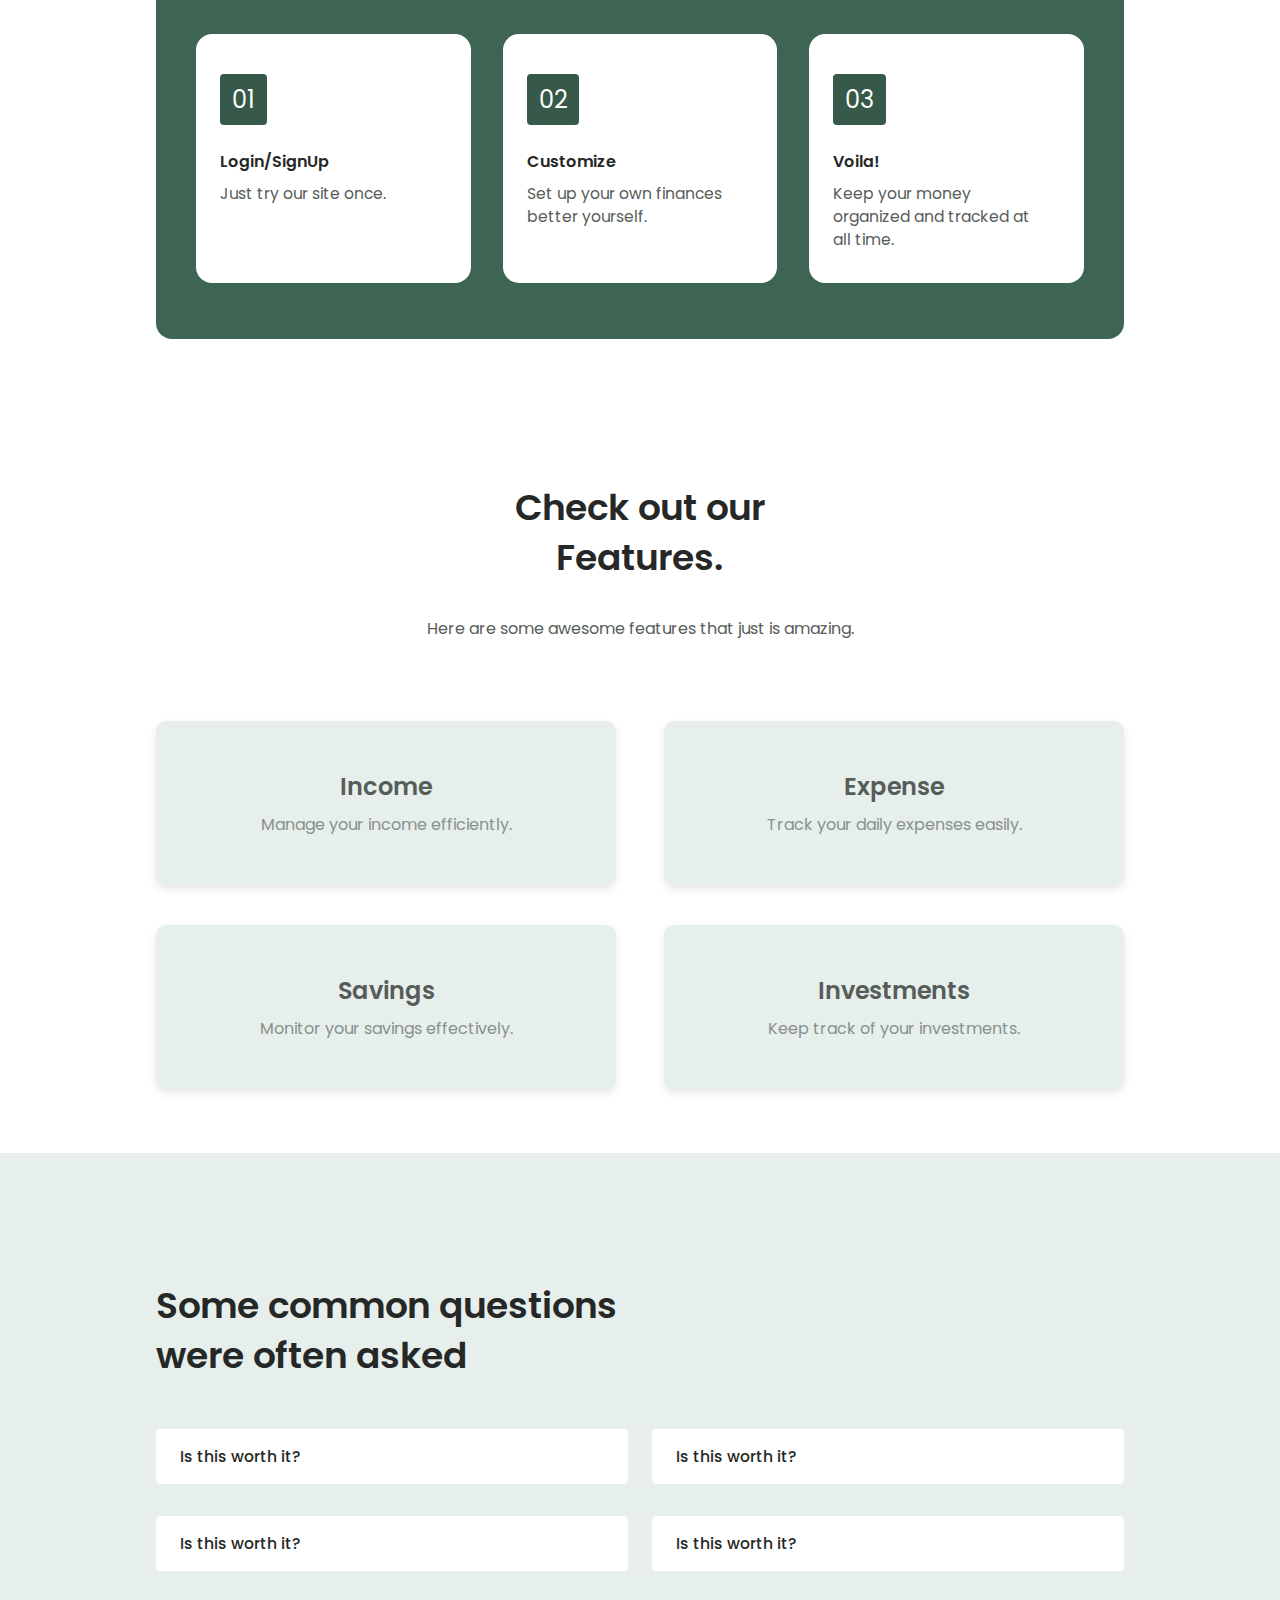
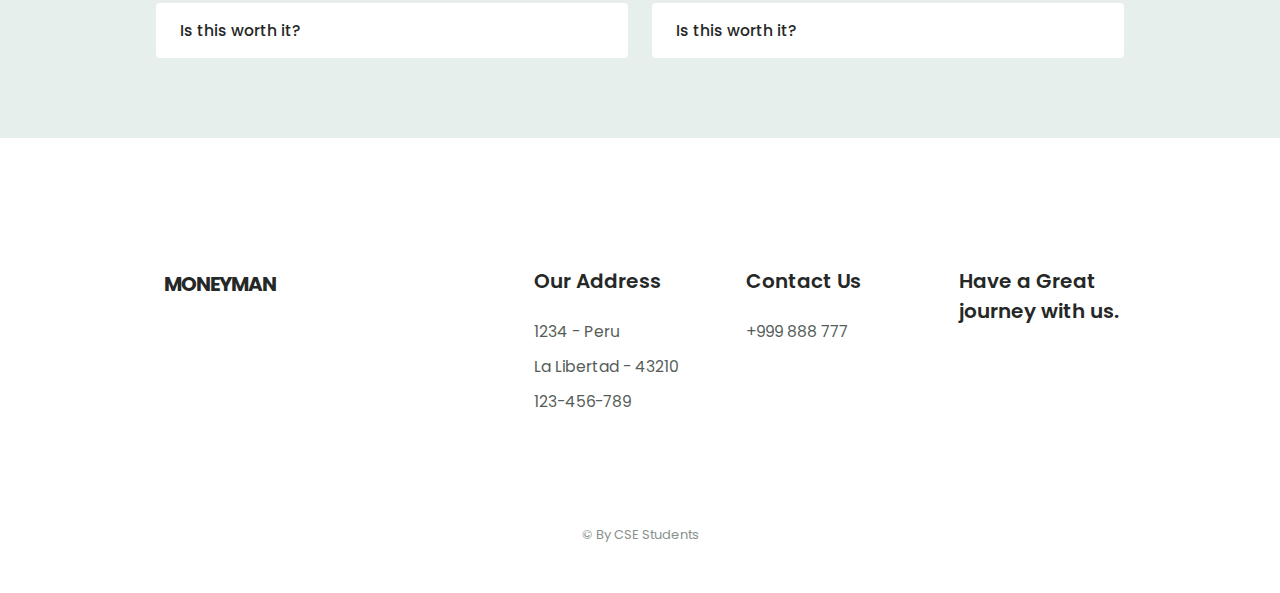
==== commit a1906091: "update" ====
--- a/homepage.html
+++ b/homepage.html
@@ -13,14 +13,14 @@
         <!--=============== CSS ===============-->
         <link rel="stylesheet" href="/Home_Design/homepage_Design.css">
 
-        <title>MoneyMan</title>
+        <title>Expense management system</title>
     </head>
     <body>
         <!--==================== HEADER ====================-->
         <header class="header" id="header">
             <nav class="nav container">
                 <a href="#" class="nav__logo">
-                    <i class="ri-puzzle-2-fill"></i> MoneyMan
+                    <i class="ri-puzzle-2-fill"></i> Money management
                 </a>
 
                 <div class="nav__menu" id="nav-menu">
--- a/Home_Design/homepage_Design.css
+++ b/Home_Design/homepage_Design.css
@@ -247,7 +247,7 @@
 }
 
 /*=============== HOME ===============*/
-.home{
+/* .home{
   padding: 3.5rem 0 2rem;
 }
 
@@ -264,7 +264,34 @@
 
 .home__description{
   margin-bottom: var(--mb-2-5);
-}
+} */
+
+.home {
+  padding: 3.5rem 0 2rem;
+  display: flex;
+  align-items: center;
+  justify-content: center;
+  height: 100vh; /* Full viewport height for vertical centering */
+  text-align: center; /* Center-align text content */
+}
+
+.home__container {
+  display: flex;
+  flex-direction: column;
+  align-items: center;
+  row-gap: 1rem;
+}
+
+.home__title {
+  font-size: var(--big-font-size);
+  line-height: 140%;
+  margin-bottom: var(--mb-1);
+}
+
+.home__description {
+  margin-bottom: var(--mb-2-5);
+}
+
 
 /*=============== BUTTONS-Explore & get started ===============*/
 .button{
